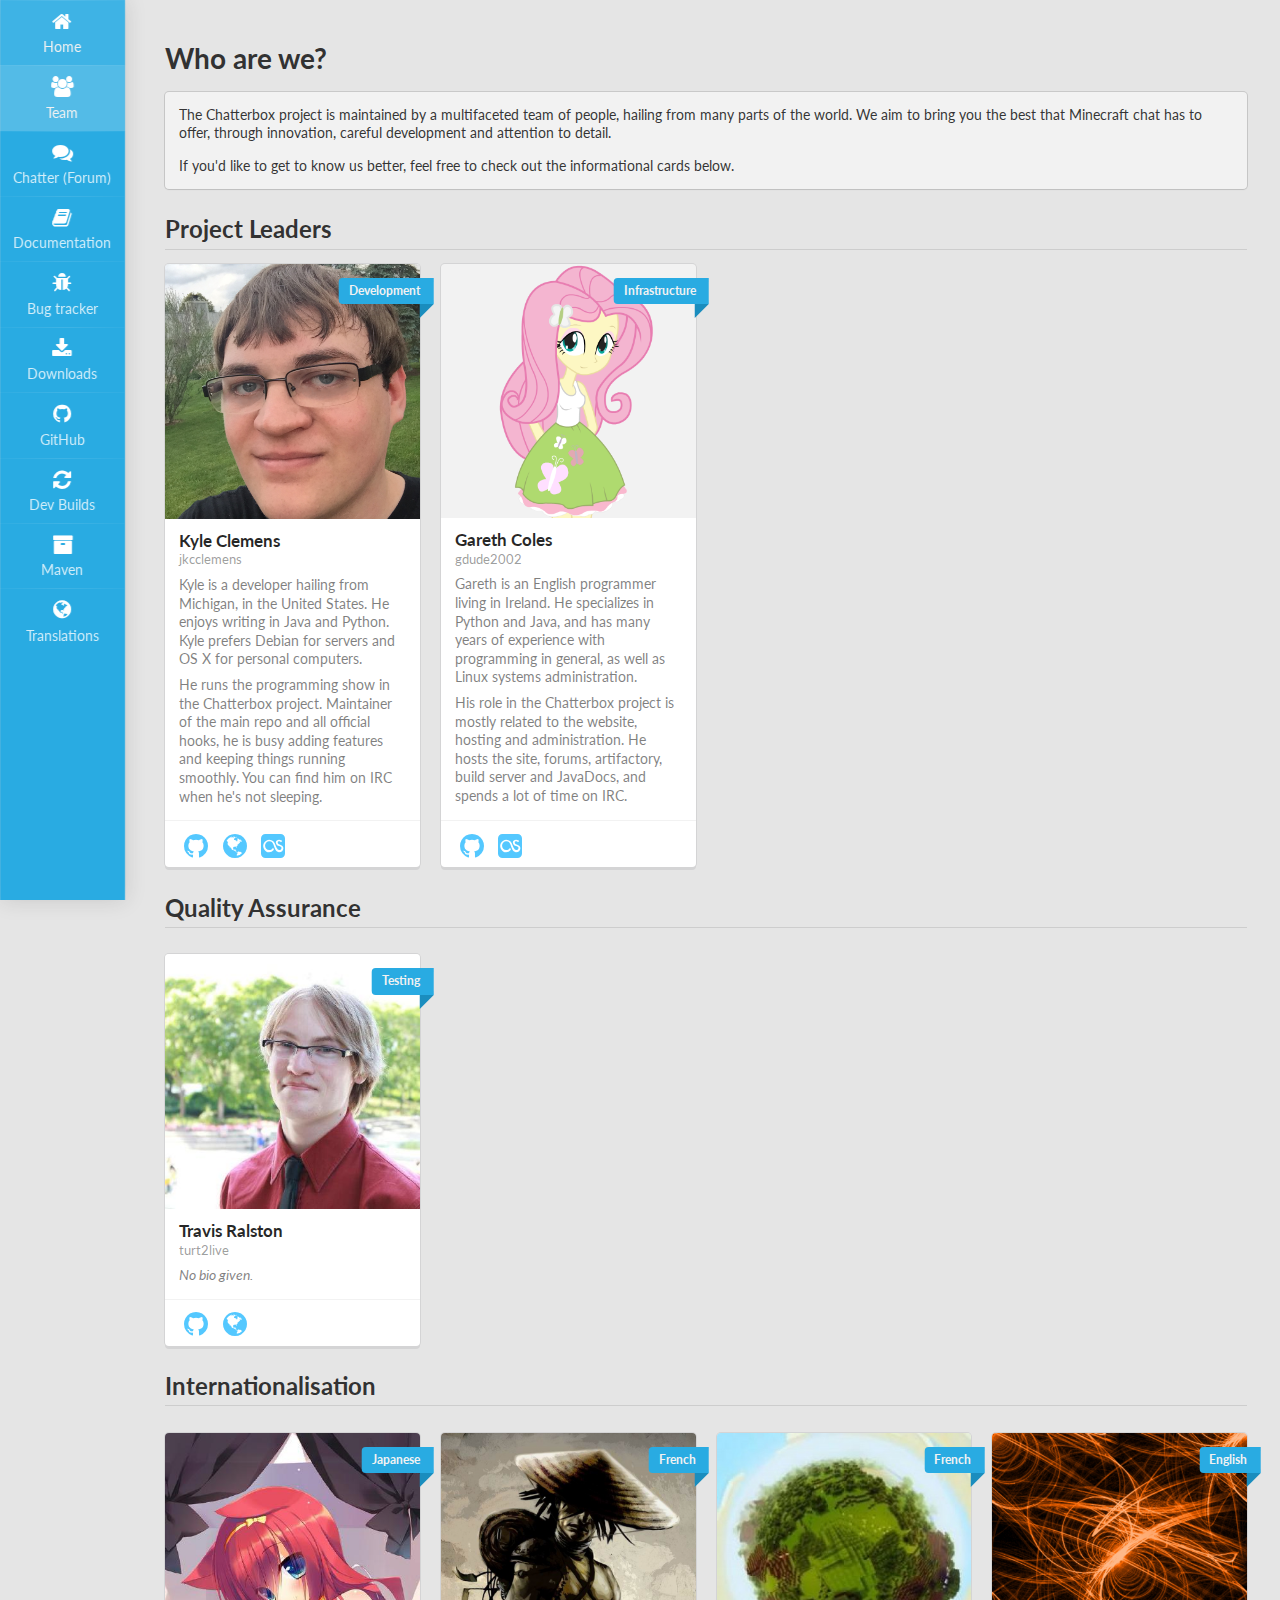
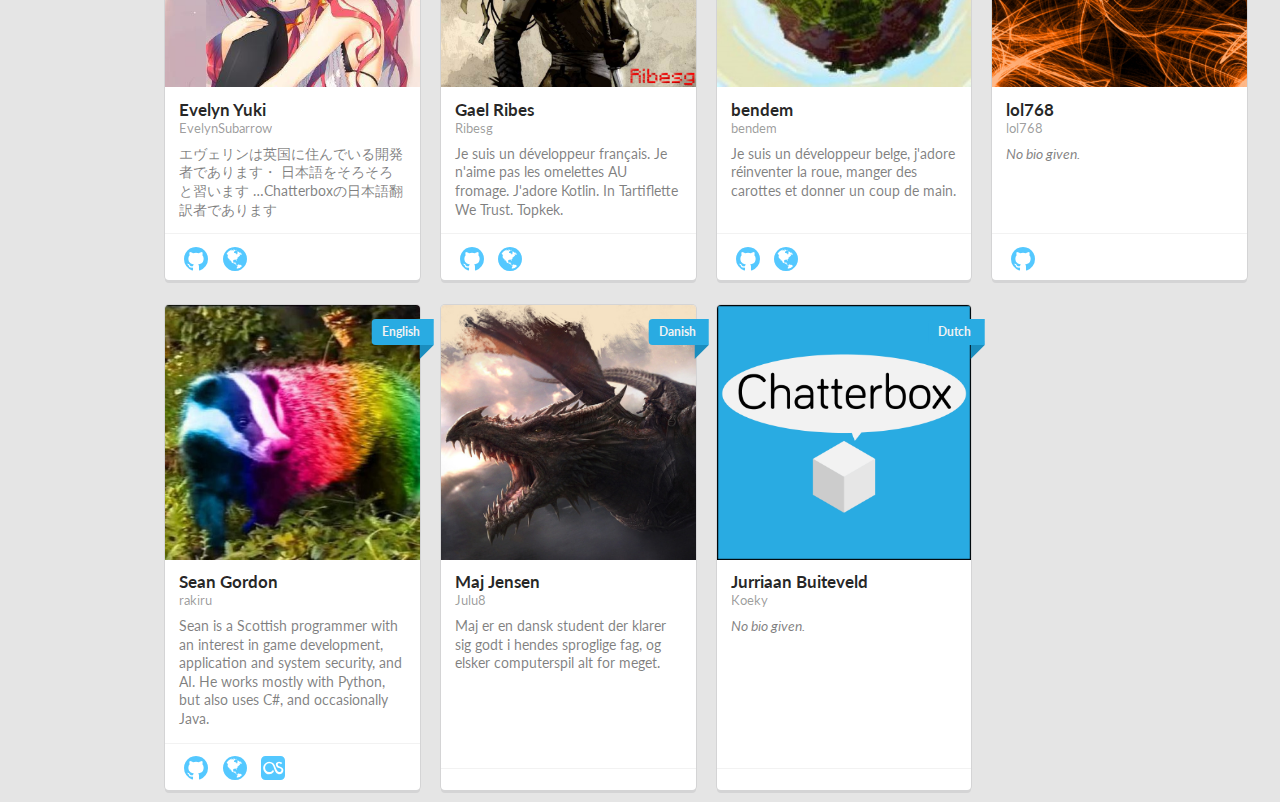
==== team/index.html @ 713231be "Roight" ====
<!DOCTYPE html>
<html>
<head>
    <title>Chatterbox: Minecraft chat that works for you</title>
    <meta charset="utf-8">
    <meta name="viewport" content="width=device-width, initial-scale=1, maximum-scale=1">

    <link rel="stylesheet" href="/semantic.min.css">

    <style>
        i.icon {
            margin: 0 !important;
        }

        .wrapper {
            padding-top: 45px;
            margin-right: 33px;
            margin-left: 165px;
            margin-bottom: 25px;
        }

        #button {
            display: none !important;
        }

        body.pushable {
            background: #e5e5e5 !important;
        }

        .pushable>.pusher {
            position: fixed !important;
        }

        #close-item {
            display: none;
        }

        @media (max-width: 1024px) {
            #button {
                display: inline-block !important;
            }

            .wrapper {
                padding-top: 10px;
                margin-left: 15px !important;
                margin-right: 15px !important;
                margin-bottom: 15px !important;
            }

            #close-item {
                display: block;
            }
        }

        #button {
            z-index: 0;
        }

        .ui.cards>.card {
            margin-right: 1em;
        }

        .content {
            max-width: 1920px !important;
        }
    </style>
</head>
<body class="pushable">

<div class="ui modal" id="download-modal">
    <i class="close icon"></i>
    <div class="header">
        No stable downloads available
    </div>
    <div class="content">
        <div class="description">
            <p> Chatterbox is in the early testing phase right now. We welcome all testers, but please note that the plugin
                does not yet have a stable release.
            </p>

            <p>
                The best way for you to help us is to test one of the development builds, and report any issues you have
                to the <a href="https://github.com/Chatterbox/Chatterbox/issues">issue tracker on GitHub</a>. You can also
                <a href="https://webchat.esper.net/?channels=#chatterbox">join us on IRC</a> to discuss the plugin, or have a
                chat with the team.
            </p>
        </div>
    </div>
</div>

<div class="ui left vertical inverted blue labeled icon pusher sidebar menu" id="sidebar">
    <a class="item" id="close-item">
        Close menu
    </a>
    <a class="item" href="/">
        <i class="home icon"></i>
        Home
    </a>
    <a class="active item" href="/team/">
        <i class="users icon"></i>
        Team
    </a>
    <a class="item" href="https://chatter.chatterbox.works">
        <i class="comments icon"></i>
        Chatter (Forum)
    </a>
    <a class="item" href="https://github.com/Chatterbox/Chatterbox/wiki">
        <i class="book icon"></i>
        Documentation
    </a>
    <a class="item" href="https://github.com/Chatterbox/Chatterbox/issues">
        <i class="bug icon"></i>
        Bug tracker
    </a>
    <a class="item" href="#" data-position="right" id="downloads-item">
        <i class="download icon"></i>
        Downloads
    </a>
    <a class="item" href="https://github.com/Chatterbox">
        <i class="github icon"></i>
        GitHub
    </a>
    <a class="item" href="http://bamboo.gserv.me/browse/CHAT-PLUG">
        <i class="refresh icon"></i>
        Dev Builds
    </a>
    <a class="item" href="https://af.chatterbox.works/artifactory/chatterbox/">
        <i class="archive icon"></i>
        Maven
    </a>
    <a class="item" href="https://translate.chatterbox.works/">
        <i class="world icon"></i>
        Translations
    </a>
</div>

<button class="ui right attached blue button" id="button">
    <i class="content icon"></i>
    Menu
</button>

<div class="ui content wrapper">
    <h1 class="ui header">Who are we?</h1>

    <div class="ui segment">
        <p> The Chatterbox project is maintained by a multifaceted team of people, hailing from many parts of the world.
            We aim to bring you the best that Minecraft chat has to offer, through innovation, careful development and
            attention to detail.
        </p>
        <p>
            If you'd like to get to know us better, feel free to check out the informational cards below.
        </p>
    </div>

    <h2 class="ui dividing header">Project Leaders</h2>

    <div class="ui four cards">
        <div class="card">
            <div class="ui fluid image">
                <a class="ui blue right ribbon label">Development</a>
                <img src="/images/avatars/jkcclemens.png">
            </div>
            <div class="content">
                <div class="header">Kyle Clemens</div>
                <div class="meta">
                    jkcclemens
                </div>
                <div class="description">
                    <p> Kyle is a developer hailing from Michigan, in the United States. He enjoys writing in Java
                        and Python. Kyle prefers Debian for servers and OS X for personal computers.
                    </p>
                    <p> He runs the programming show in the Chatterbox project. Maintainer of the main repo and all
                        official hooks, he is busy adding features and keeping things running smoothly. You can find
                        him on IRC when he's not sleeping.
                    </p>
                </div>
            </div>
            <div class="extra content">
                <span>
                    <a href="https://github.com/jkcclemens" title="GitHub">
                        <i class="big inverted blue github icon"></i>
                    </a>
                    <a href="https://kyleclemens.com/" title="Personal site">
                        <i class="big inverted blue world icon"></i>
                    </a>
                    <a href="http://www.last.fm/user/jkcclemens">
                        <i class="big inverted blue lastfm square icon" title="Last.FM"></i>
                    </a>
                </span>
            </div>
        </div>

        <div class="card">
            <div class="ui fluid image">
                <a class="ui blue right ribbon label">Infrastructure</a>
                <img src="/images/avatars/gdude2002.png">
            </div>
            <div class="content">
                <div class="header">Gareth Coles</div>
                <div class="meta">
                    gdude2002
                </div>
                <div class="description">
                    <p> Gareth is an English programmer living in Ireland. He specializes in Python and Java,
                        and has many years of experience with programming in general, as well as Linux systems
                        administration.
                    </p>
                    <p> His role in the Chatterbox project is mostly related to the website, hosting and administration.
                        He hosts the site, forums, artifactory, build server and JavaDocs, and spends a lot of time on
                        IRC.
                    </p>
                </div>
            </div>
            <div class="extra content">
                <span>
                    <a href="https://github.com/gdude2002">
                        <i class="big inverted blue github icon" title="GitHub"></i>
                    </a>
                    <a href="http://www.last.fm/user/gdude2002">
                        <i class="big inverted blue lastfm square icon" title="Last.FM"></i>
                    </a>
                </span>
            </div>
        </div>
    </div>

    <h2 class="ui dividing header">Quality Assurance</h2>

    <div class="ui four cards">
        <div class="card">
            <div class="ui fluid image">
                <a class="ui blue right ribbon label">Testing</a>
                <img src="/images/avatars/turt2live.png">
            </div>
            <div class="content">
                <div class="header">Travis Ralston</div>
                <div class="meta">
                    turt2live
                </div>
                <div class="description">
                    <p> <em>No bio given.</em>
                    </p>
                </div>
            </div>
            <div class="extra content">
                <span>
                    <a href="https://github.com/turt2live" title="GitHub">
                        <i class="big inverted blue github icon"></i>
                    </a>
                    <a href="http://travisralston.me/" title="Personal site">
                        <i class="big inverted blue world icon"></i>
                    </a>
                </span>
            </div>
        </div>
    </div>

    <h2 class="ui dividing header">Internationalisation</h2>

    <div class="ui four cards">
        <div class="card">
            <div class="ui fluid image">
                <a class="ui blue right ribbon label">Japanese</a>
                <img src="/images/avatars/evelynsubarrow.png">
            </div>
            <div class="content">
                <div class="header">Evelyn Yuki</div>
                <div class="meta">
                    EvelynSubarrow
                </div>
                <div class="description">
                    <p> エヴェリンは英国に住んでいる開発者であります・
                        日本語をそろそろと習います
                        …Chatterboxの日本語翻訳者であります
                    </p>
                </div>
            </div>
            <div class="extra content">
                <span>
                    <a href="https://github.com/evelynsubarrow" title="GitHub">
                        <i class="big inverted blue github icon"></i>
                    </a>
                    <a href="http://evelyn.moe/" title="Personal site">
                        <i class="big inverted blue world icon"></i>
                    </a>
                    <!--<a href="http://www.last.fm/user/jkcclemens">-->
                        <!--<i class="big inverted blue lastfm square icon" title="Last.FM"></i>-->
                    <!--</a>-->
                </span>
            </div>
        </div>

        <div class="card">
            <div class="ui fluid image">
                <a class="ui blue right ribbon label">French</a>
                <img src="/images/avatars/Ribesg.png">
            </div>
            <div class="content">
                <div class="header">Gael Ribes</div>
                <div class="meta">
                    Ribesg
                </div>
                <div class="description">
                    <p> Je suis un développeur français. Je n'aime pas les omelettes AU fromage. J'adore Kotlin. In Tartiflette We Trust. Topkek.
                    </p>
                </div>
            </div>
            <div class="extra content">
                <span>
                    <a href="https://github.com/Ribesg" title="GitHub">
                        <i class="big inverted blue github icon"></i>
                    </a>
                    <a href="https://ribesg.fr/" title="Personal site">
                        <i class="big inverted blue world icon"></i>
                    </a>
                </span>
            </div>
        </div>

        <div class="card">
            <div class="ui fluid image">
                <a class="ui blue right ribbon label">French</a>
                <img src="/images/avatars/bendem.png">
            </div>
            <div class="content">
                <div class="header">bendem</div>
                <div class="meta">
                    bendem
                </div>
                <div class="description">
                    <p> Je suis un développeur belge, j'adore r&#xE9;inventer la roue, manger des carottes et donner un coup de main.
                    </p>
                </div>
            </div>
            <div class="extra content">
                <span>
                    <a href="https://github.com/bendem" title="GitHub">
                        <i class="big inverted blue github icon"></i>
                    </a>
                    <a href="https://bendem.be/" title="Personal site">
                        <i class="big inverted blue world icon"></i>
                    </a>
                </span>
            </div>
        </div>

        <div class="card">
            <div class="ui fluid image">
                <a class="ui blue right ribbon label">English</a>
                <img src="/images/avatars/lol768.png">
            </div>
            <div class="content">
                <div class="header">lol768</div>
                <div class="meta">
                    lol768
                </div>
                <div class="description">
                    <p> <em>No bio given.</em>
                    </p>
                </div>
            </div>
            <div class="extra content">
                <span>
                    <a href="https://github.com/lol768" title="GitHub">
                        <i class="big inverted blue github icon"></i>
                    </a>
                </span>
            </div>
        </div>
    </div>

    <div class="ui four cards">
        <div class="card">
            <div class="ui fluid image">
                <a class="ui blue right ribbon label">English</a>
                <img src="/images/avatars/rakiru.png">
            </div>
            <div class="content">
                <div class="header">Sean Gordon</div>
                <div class="meta">
                    rakiru
                </div>
                <div class="description">
                    <p> Sean is a Scottish programmer with an interest in game development, application and system
                        security, and AI. He works mostly with Python, but also uses C#, and occasionally Java.
                    </p>
                </div>
            </div>
            <div class="extra content">
                <span>
                    <a href="https://github.com/rakiru" title="GitHub">
                        <i class="big inverted blue github icon"></i>
                    </a>
                    <a href="http://rakiru.com/" title="Personal site">
                        <i class="big inverted blue world icon"></i>
                    </a>
                    <a href="http://www.last.fm/user/rabbitkillrun">
                        <i class="big inverted blue lastfm square icon" title="Last.FM"></i>
                    </a>
                </span>
            </div>
        </div>

        <div class="card">
            <div class="ui fluid image">
                <a class="ui blue right ribbon label">Danish</a>
                <img src="/images/avatars/julu.png">
            </div>
            <div class="content">
                <div class="header">Maj Jensen</div>
                <div class="meta">
                    Julu8
                </div>
                <div class="description">
                    <p> Maj er en dansk student der klarer sig godt i hendes sproglige fag, og elsker computerspil
                        alt for meget.
                    </p>
                </div>
            </div>
            <div class="extra content">
                <span>

                </span>
            </div>
        </div>

        <div class="card">
            <div class="ui fluid image">
                <a class="ui blue right ribbon label">Dutch</a>
                <img src="/images/logo-big.png">
            </div>
            <div class="content">
                <div class="header">Jurriaan Buiteveld</div>
                <div class="meta">
                    Koeky
                </div>
                <div class="description">
                    <p> <em>No bio given.</em>
                    </p>
                </div>
            </div>
            <div class="extra content">
                <span>

                </span>
            </div>
        </div>
    </div>
</div>

<script src="/jquery.min.js"></script>
<script src="/semantic.min.js"></script>
<script>
    (function() {
        'use strict';

        var closed = false;
        var threshold = 1024;
        var $sidebar = $('#sidebar');
        var $window = $(window);

        function handleSizeChange() {
            if (!closed && $window.width() <= threshold) {
                $sidebar
                        .sidebar('setting', 'closable', true)
                        .sidebar('hide');
                closed = true;

            } else if (closed && $window.width() > threshold) {
                $sidebar
                        .sidebar('setting', 'closable', false)
                        .sidebar('show');
                closed = false;
            }
        }

        $sidebar
                .sidebar('setting', 'transition', 'overlay')
                .sidebar('attach events', '#button')
                .sidebar('attach events', '#close-item', 'hide');

        if ($window.width() <= threshold) {
            $sidebar.sidebar('setting', 'closable', true);
            closed = true;
        } else {
            $sidebar.sidebar('setting', 'duration', 0);
            $sidebar.addClass("visible");
            $sidebar.sidebar('setting', 'duration', 500);
            $sidebar.sidebar('setting', 'closable', false);
            closed = false;
        }

        $window.resize(handleSizeChange);
        $window.focus(handleSizeChange);

        $("#download-modal")
            .modal({closable: true})
            .modal("attach events", "#downloads-item", "show");
    })();
</script>

</body>
</html>
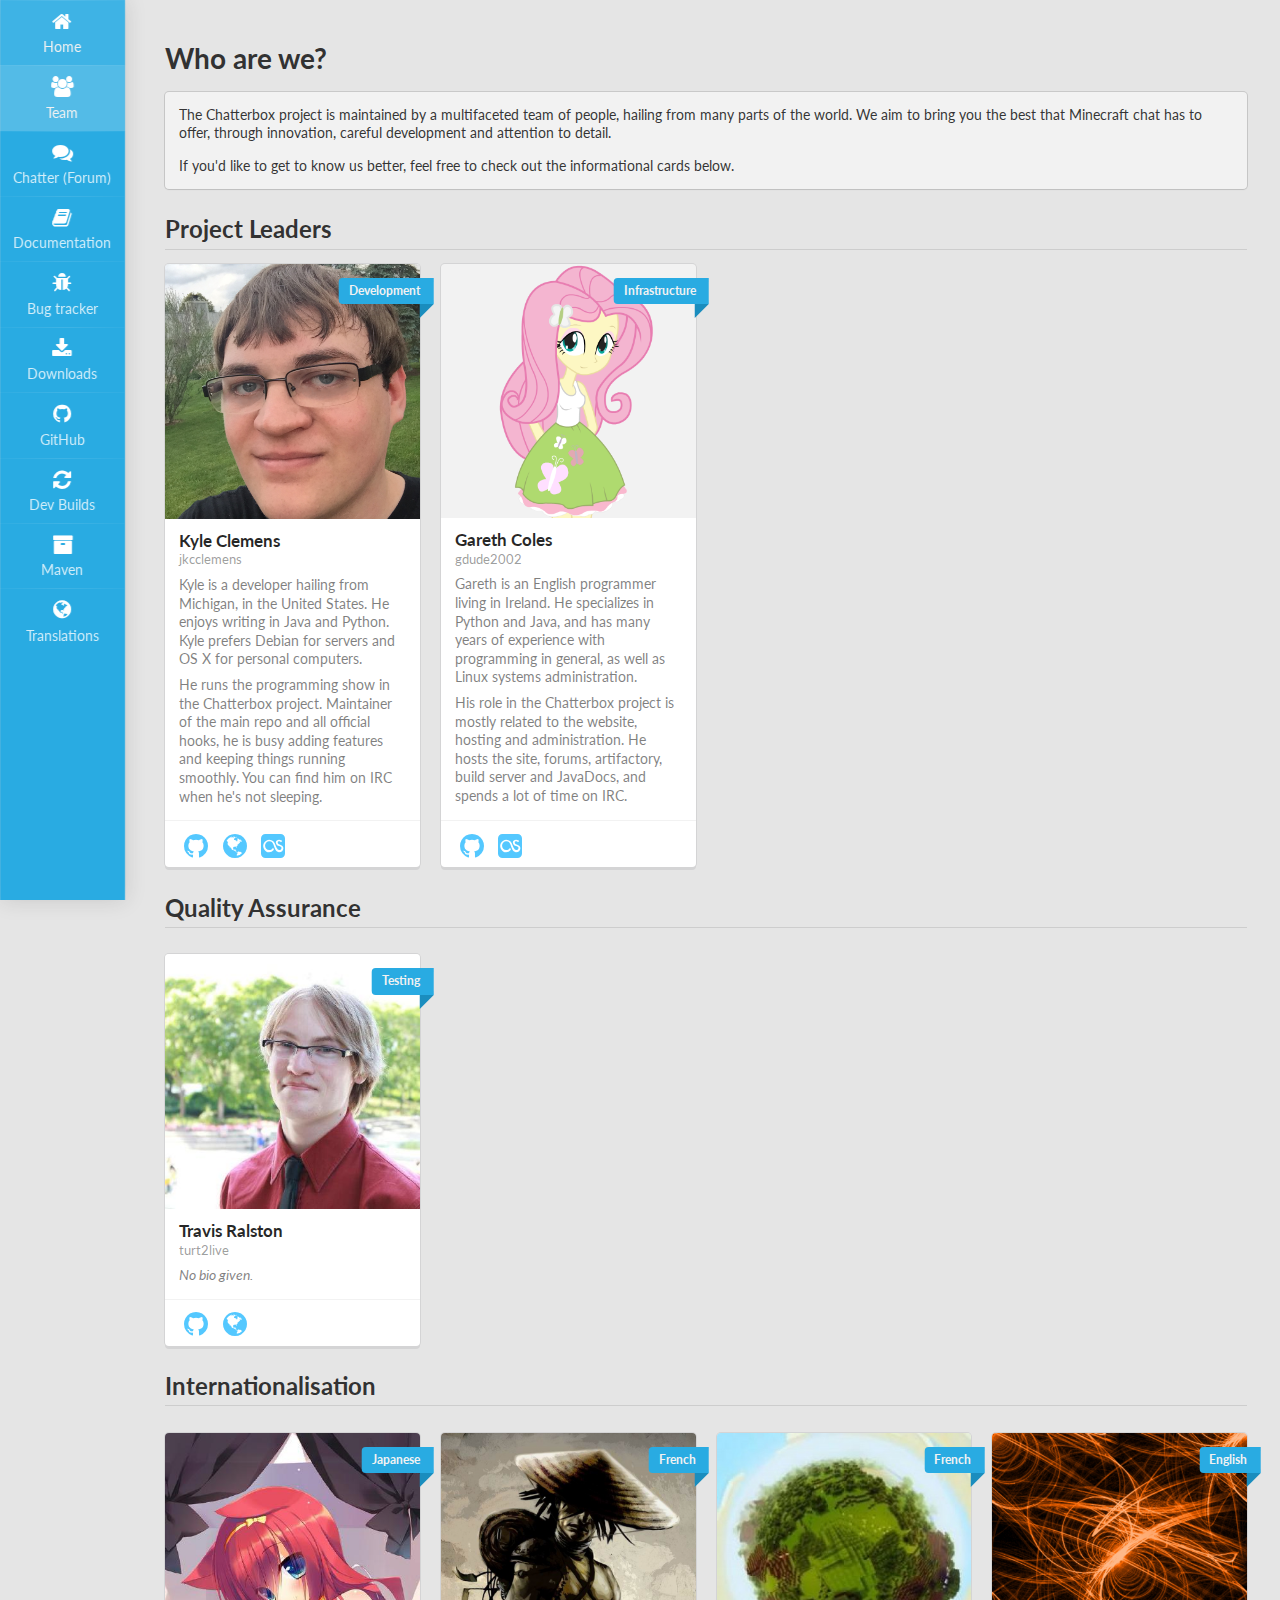
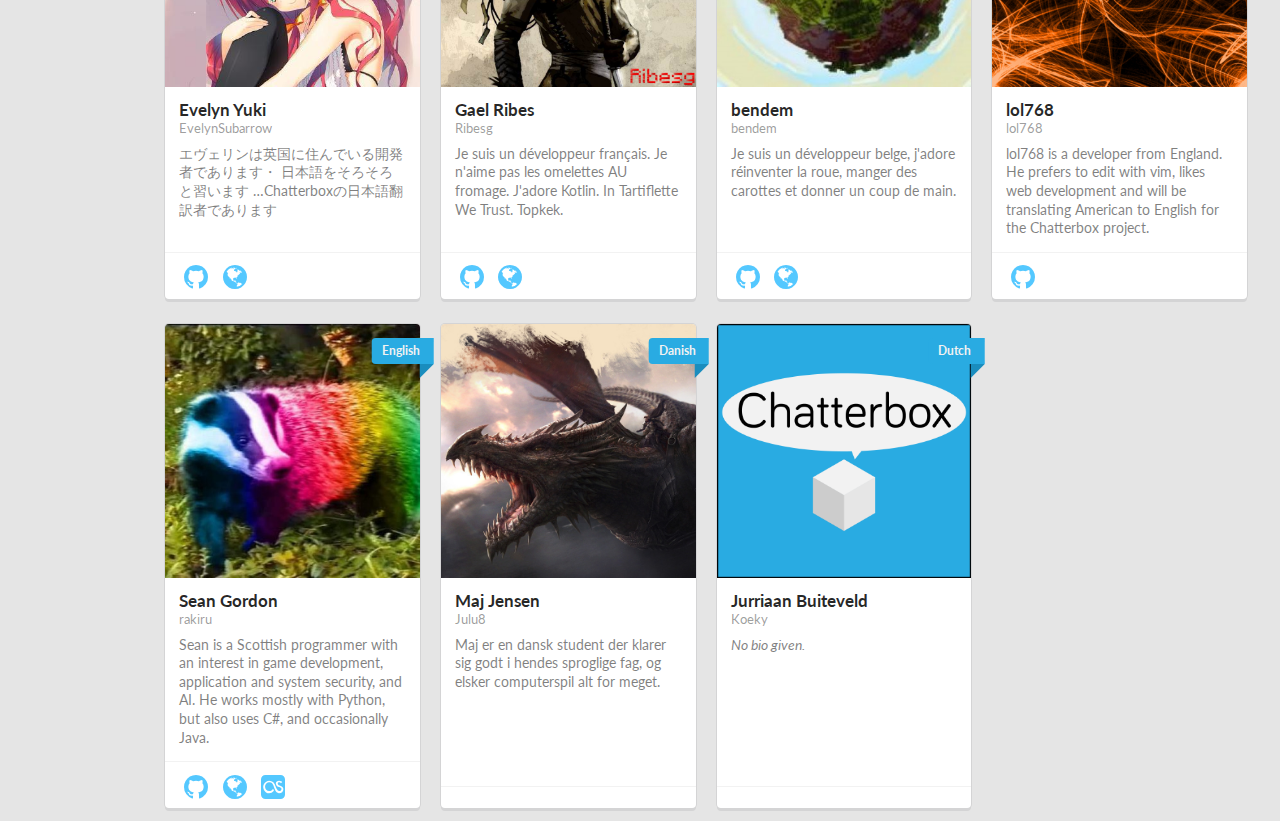
==== commit 180d2a11: "[Team] lol768" ====
--- a/team/index.html
+++ b/team/index.html
@@ -260,7 +260,7 @@
     <div class="ui four cards">
         <div class="card">
             <div class="ui fluid image">
-                <a class="ui blue right ribbon label">Japanese</a>
+                <a class="ui blue right ribbon label" href="https://translate.chatterbox.works/project/chatterbox/ja">Japanese</a>
                 <img src="/images/avatars/evelynsubarrow.png">
             </div>
             <div class="content">
@@ -292,7 +292,7 @@
 
         <div class="card">
             <div class="ui fluid image">
-                <a class="ui blue right ribbon label">French</a>
+                <a class="ui blue right ribbon label" href="https://translate.chatterbox.works/project/chatterbox/fr">French</a>
                 <img src="/images/avatars/Ribesg.png">
             </div>
             <div class="content">
@@ -319,7 +319,7 @@
 
         <div class="card">
             <div class="ui fluid image">
-                <a class="ui blue right ribbon label">French</a>
+                <a class="ui blue right ribbon label" href="https://translate.chatterbox.works/project/chatterbox/fr">French</a>
                 <img src="/images/avatars/bendem.png">
             </div>
             <div class="content">
@@ -346,7 +346,7 @@
 
         <div class="card">
             <div class="ui fluid image">
-                <a class="ui blue right ribbon label">English</a>
+                <a class="ui blue right ribbon label" href="https://translate.chatterbox.works/project/chatterbox/en-GB">English</a>
                 <img src="/images/avatars/lol768.png">
             </div>
             <div class="content">
@@ -355,7 +355,8 @@
                     lol768
                 </div>
                 <div class="description">
-                    <p> <em>No bio given.</em>
+                    <p> lol768 is a developer from England. He prefers to edit with vim, likes web development and will
+                        be translating American to English for the Chatterbox project.
                     </p>
                 </div>
             </div>
@@ -372,7 +373,7 @@
     <div class="ui four cards">
         <div class="card">
             <div class="ui fluid image">
-                <a class="ui blue right ribbon label">English</a>
+                <a class="ui blue right ribbon label" href="https://translate.chatterbox.works/project/chatterbox/en-GB">English</a>
                 <img src="/images/avatars/rakiru.png">
             </div>
             <div class="content">
@@ -403,7 +404,7 @@
 
         <div class="card">
             <div class="ui fluid image">
-                <a class="ui blue right ribbon label">Danish</a>
+                <a class="ui blue right ribbon label" href="https://translate.chatterbox.works/project/chatterbox/da">Danish</a>
                 <img src="/images/avatars/julu.png">
             </div>
             <div class="content">
@@ -426,7 +427,7 @@
 
         <div class="card">
             <div class="ui fluid image">
-                <a class="ui blue right ribbon label">Dutch</a>
+                <a class="ui blue right ribbon label" href="https://translate.chatterbox.works/project/chatterbox/nl">Dutch</a>
                 <img src="/images/logo-big.png">
             </div>
             <div class="content">
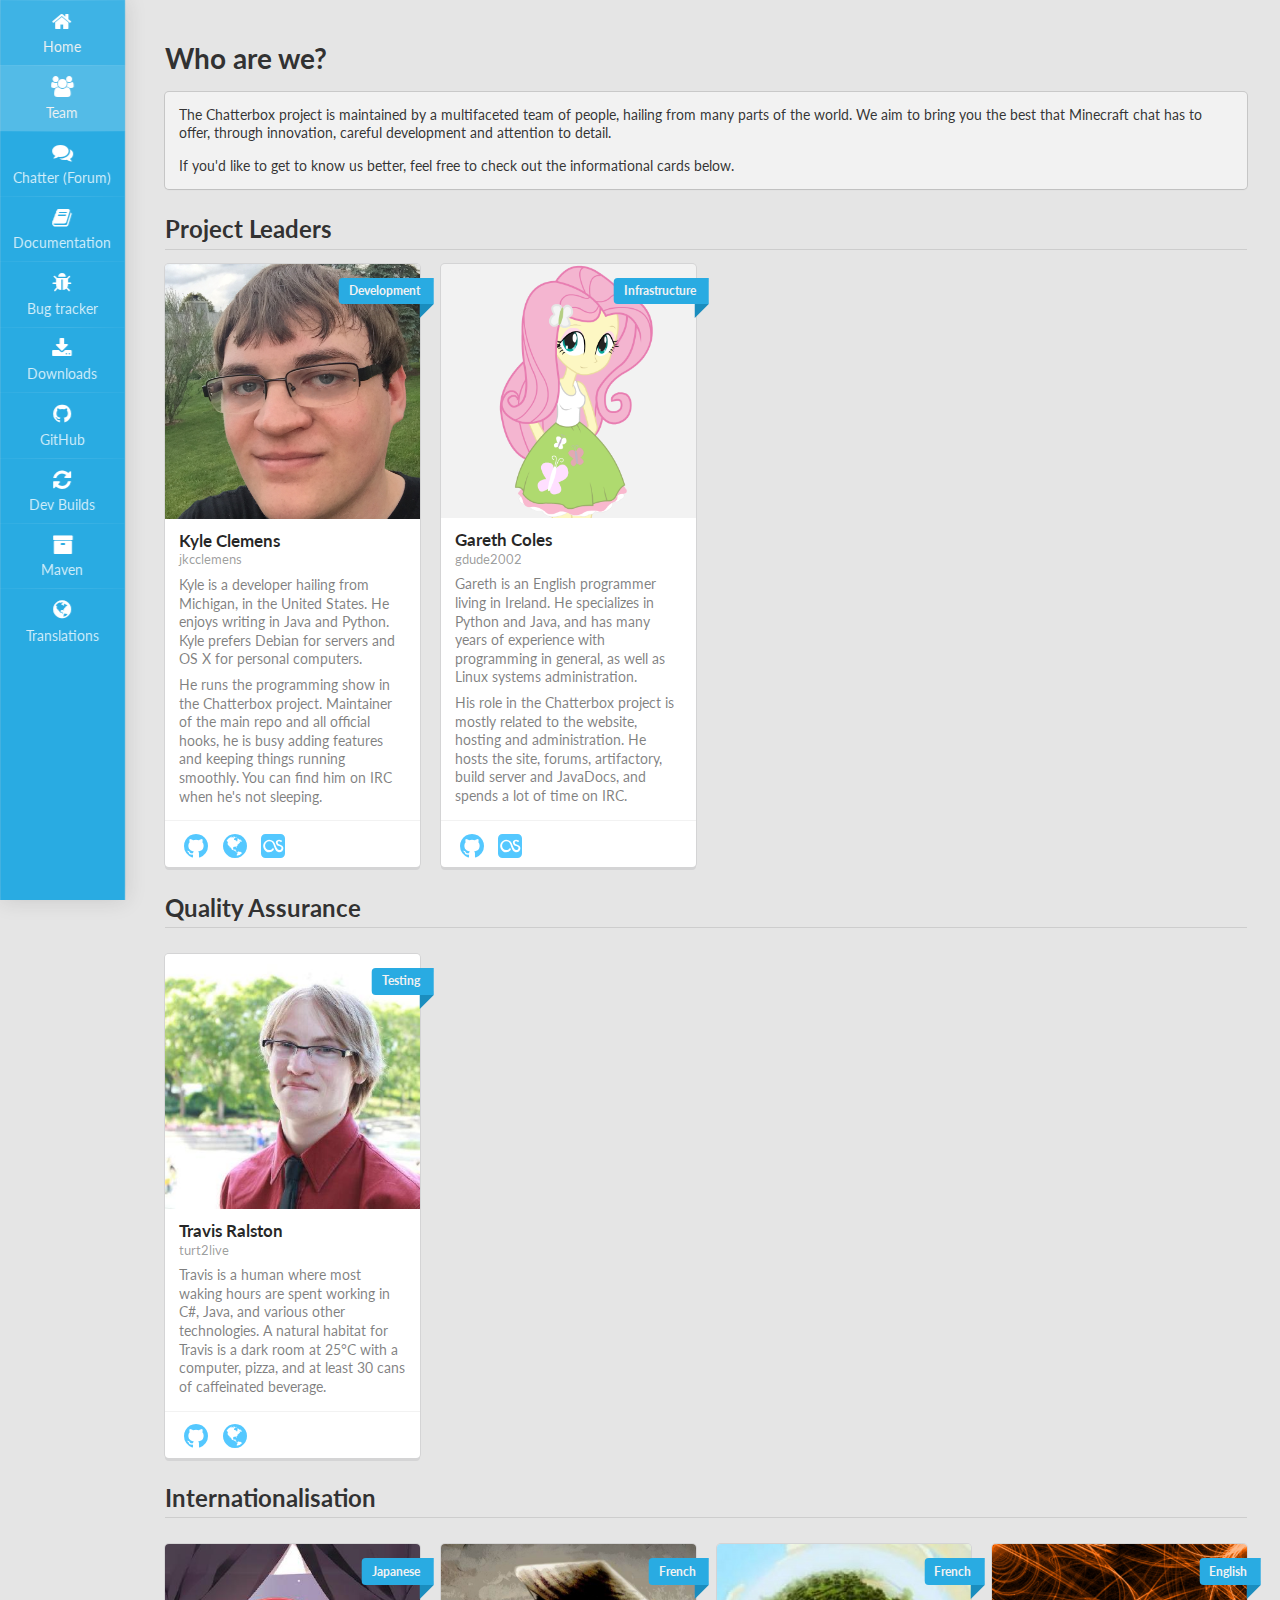
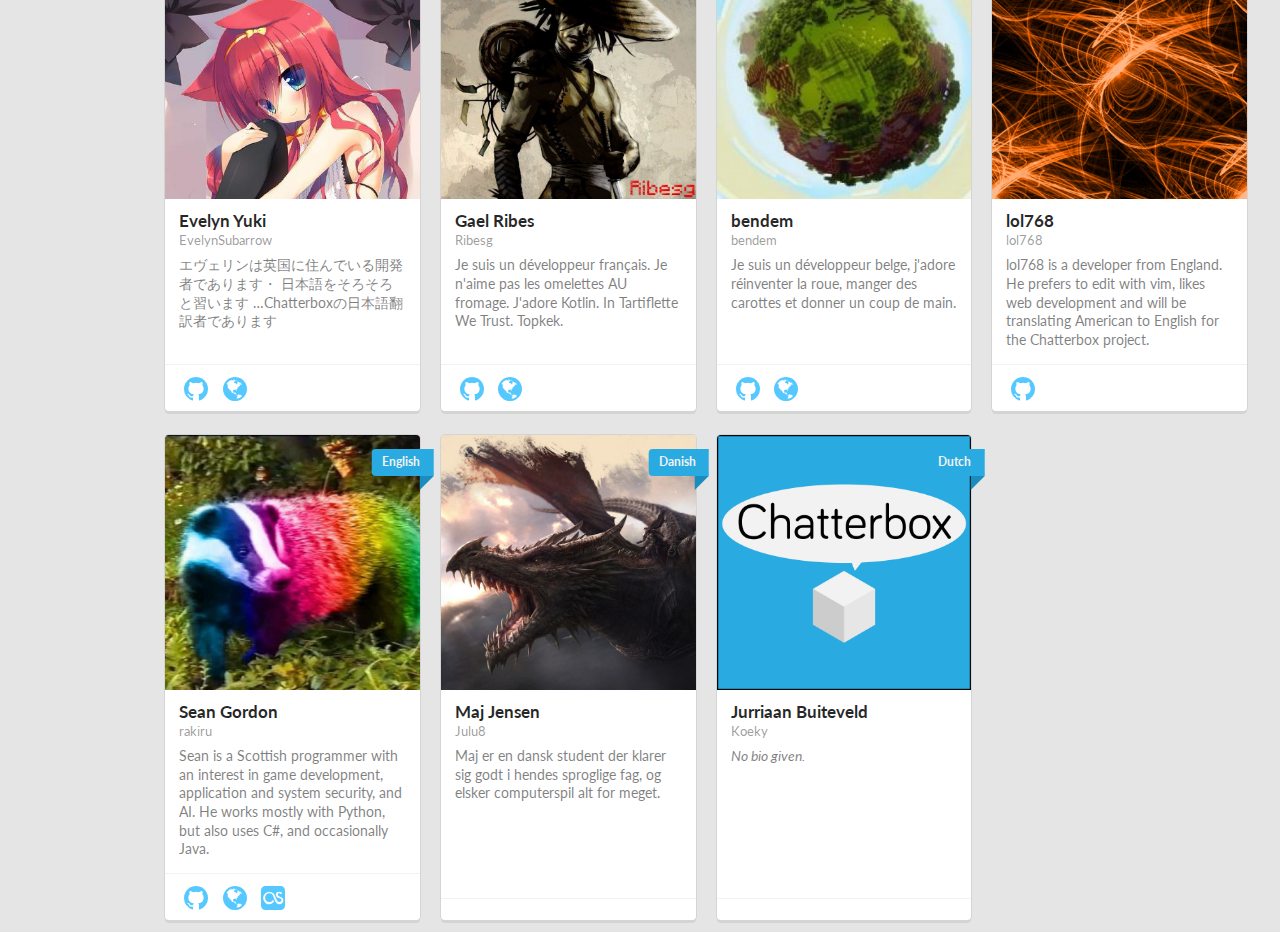
==== commit 52724233: "Added: turt2live. Oh god, did I do it?" ====
--- a/team/index.html
+++ b/team/index.html
@@ -238,7 +238,9 @@
                     turt2live
                 </div>
                 <div class="description">
-                    <p> <em>No bio given.</em>
+                    <p> Travis is a human where most waking hours are spent working in C#, Java, and various other
+                        technologies. A natural habitat for Travis is a dark room at 25°C with a computer, pizza, and
+                        at least 30 cans of caffeinated beverage.
                     </p>
                 </div>
             </div>
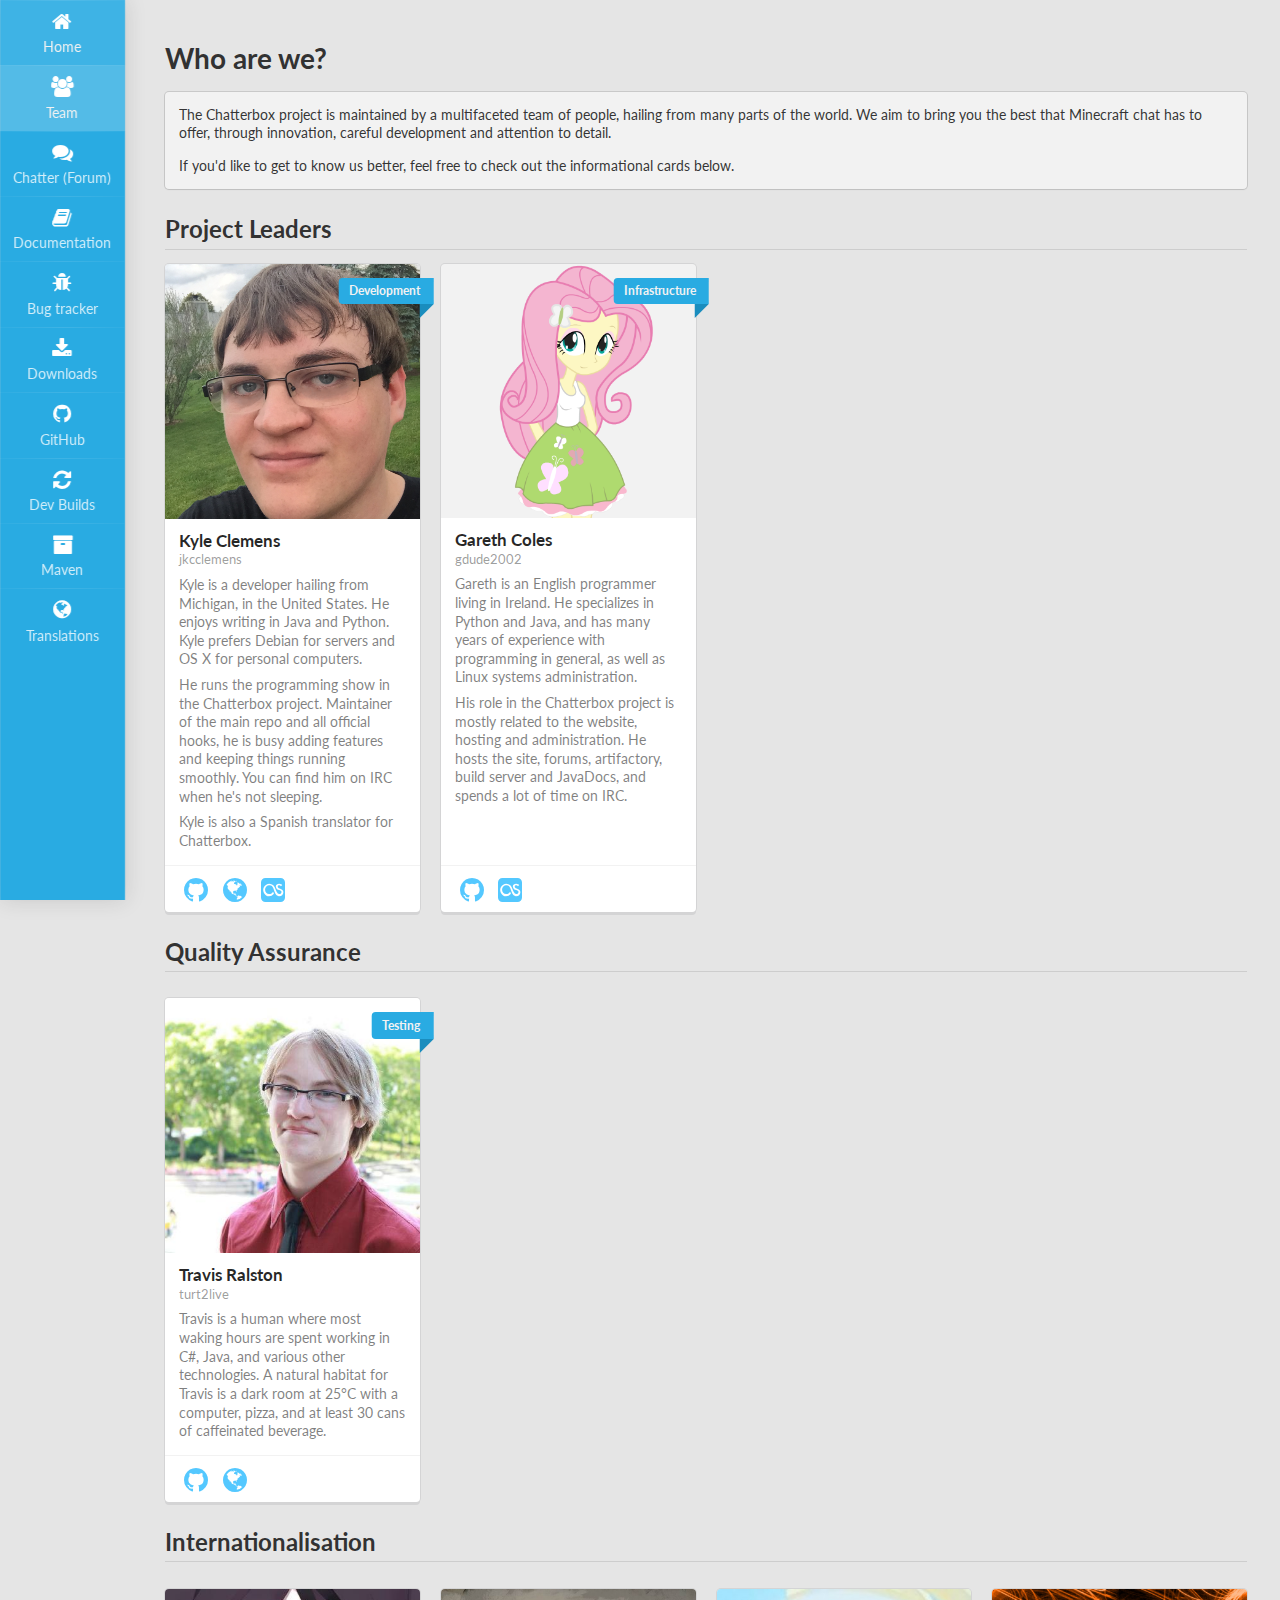
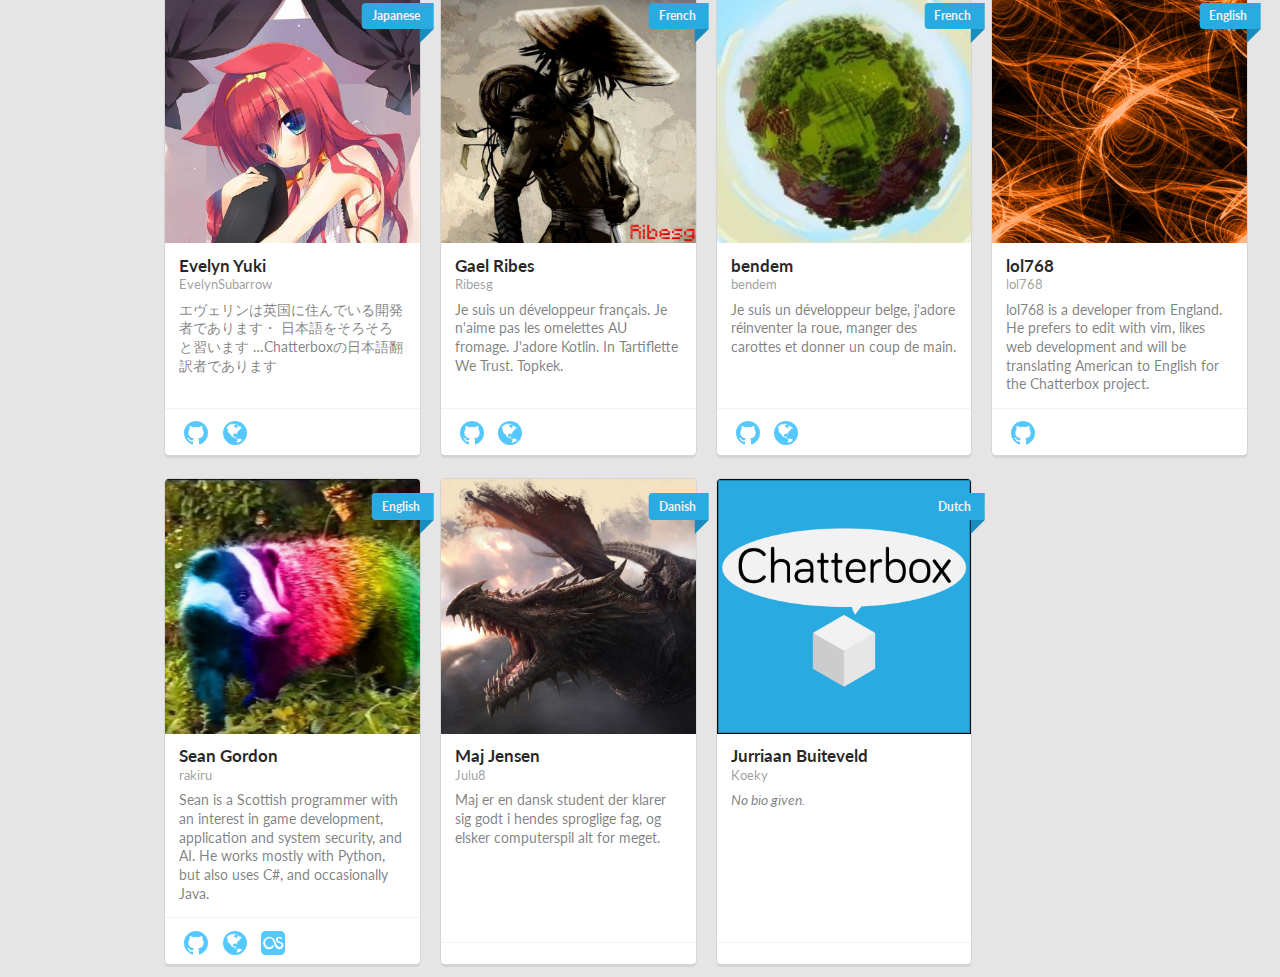
==== commit a8f0d6b0: "Added: I'm a translator, I swear" ====
--- a/team/index.html
+++ b/team/index.html
@@ -172,6 +172,8 @@
                     <p> He runs the programming show in the Chatterbox project. Maintainer of the main repo and all
                         official hooks, he is busy adding features and keeping things running smoothly. You can find
                         him on IRC when he's not sleeping.
+                    </p>
+                    <p> Kyle is also a Spanish translator for Chatterbox.
                     </p>
                 </div>
             </div>
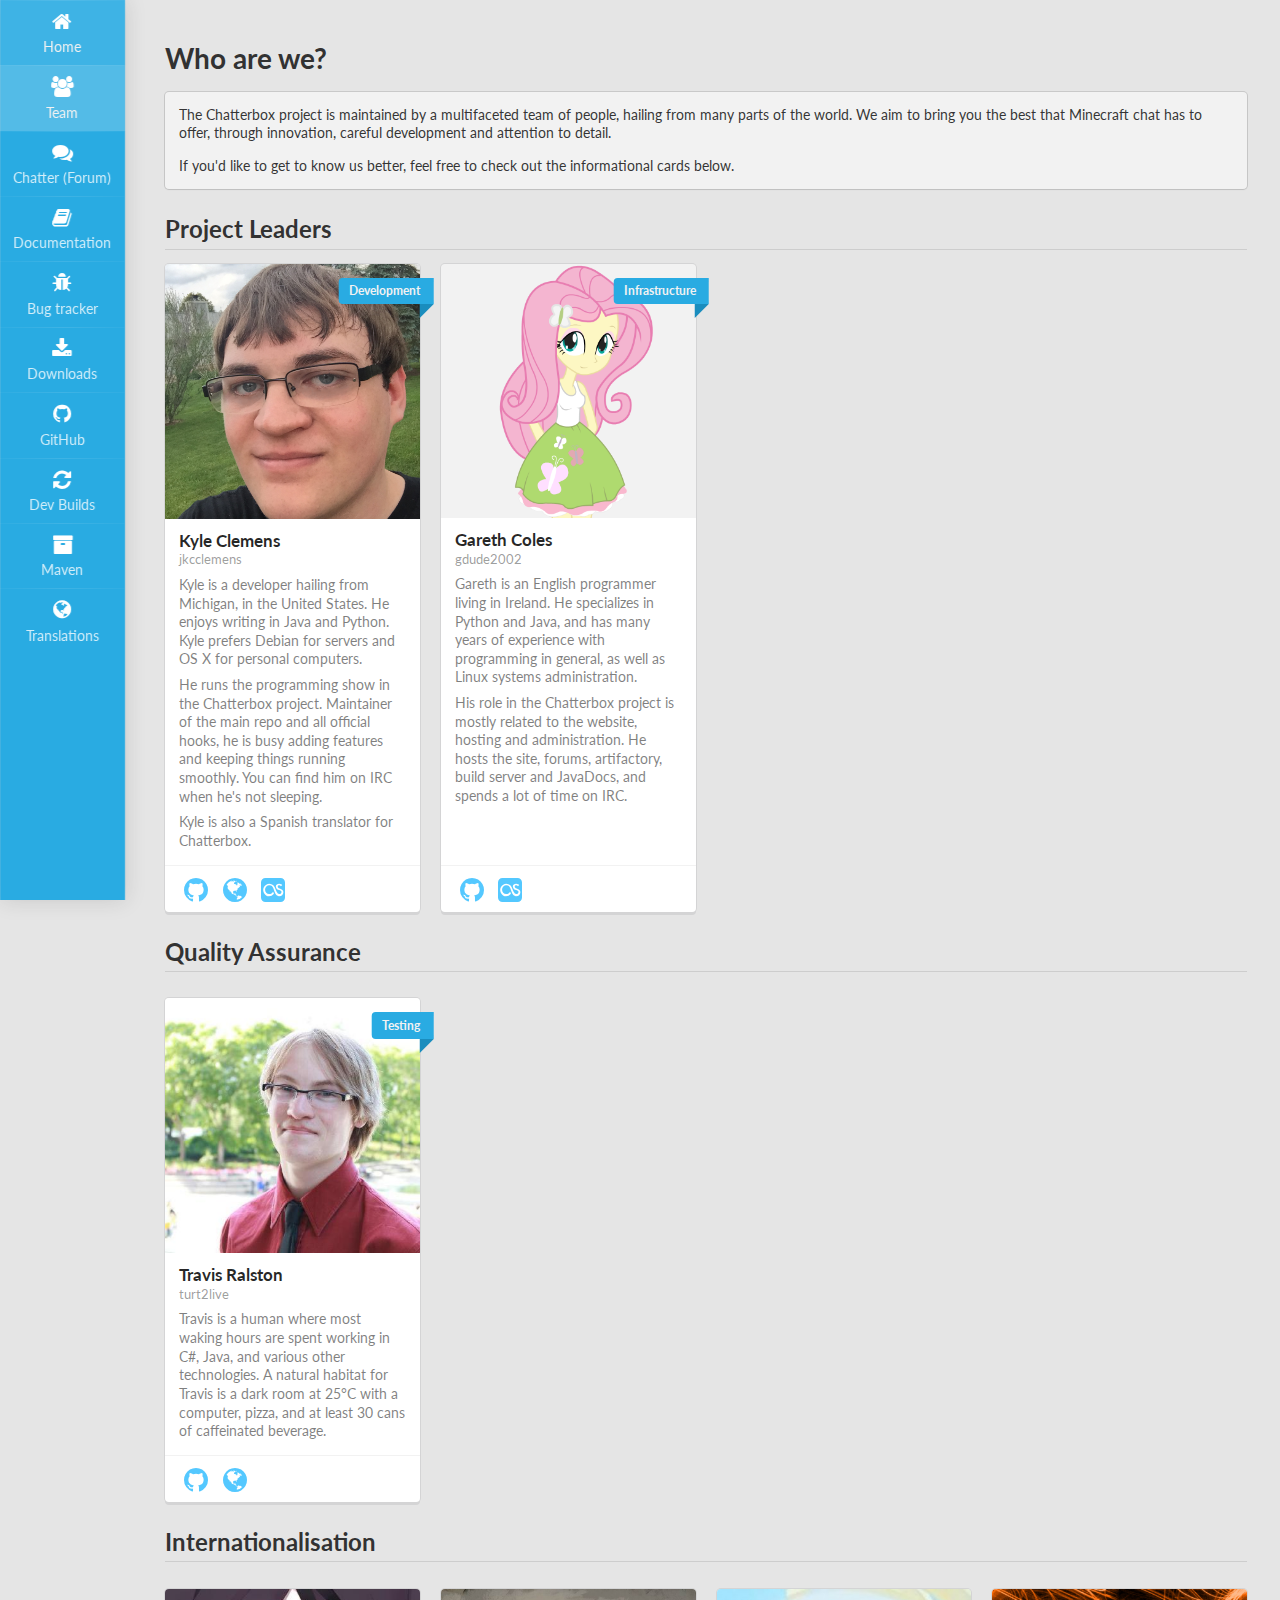
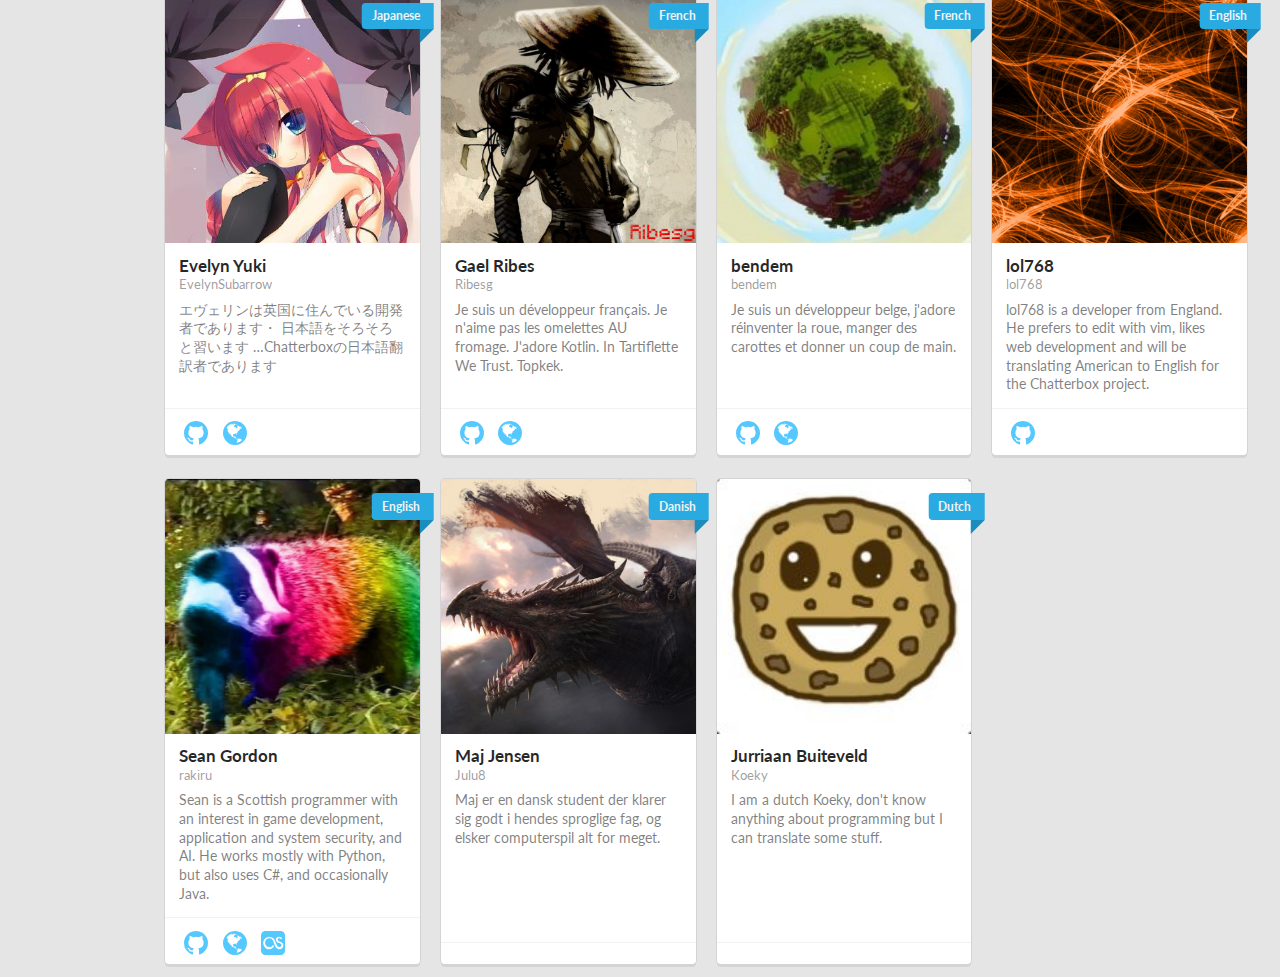
==== commit 5eb5f336: "[Team] Pass the dutch(ie)" ====
--- a/team/index.html
+++ b/team/index.html
@@ -432,7 +432,7 @@
         <div class="card">
             <div class="ui fluid image">
                 <a class="ui blue right ribbon label" href="https://translate.chatterbox.works/project/chatterbox/nl">Dutch</a>
-                <img src="/images/logo-big.png">
+                <img src="/images/avatars/koeky.png">
             </div>
             <div class="content">
                 <div class="header">Jurriaan Buiteveld</div>
@@ -440,7 +440,7 @@
                     Koeky
                 </div>
                 <div class="description">
-                    <p> <em>No bio given.</em>
+                    <p> I am a dutch Koeky, don't know anything about programming but I can translate some stuff.
                     </p>
                 </div>
             </div>
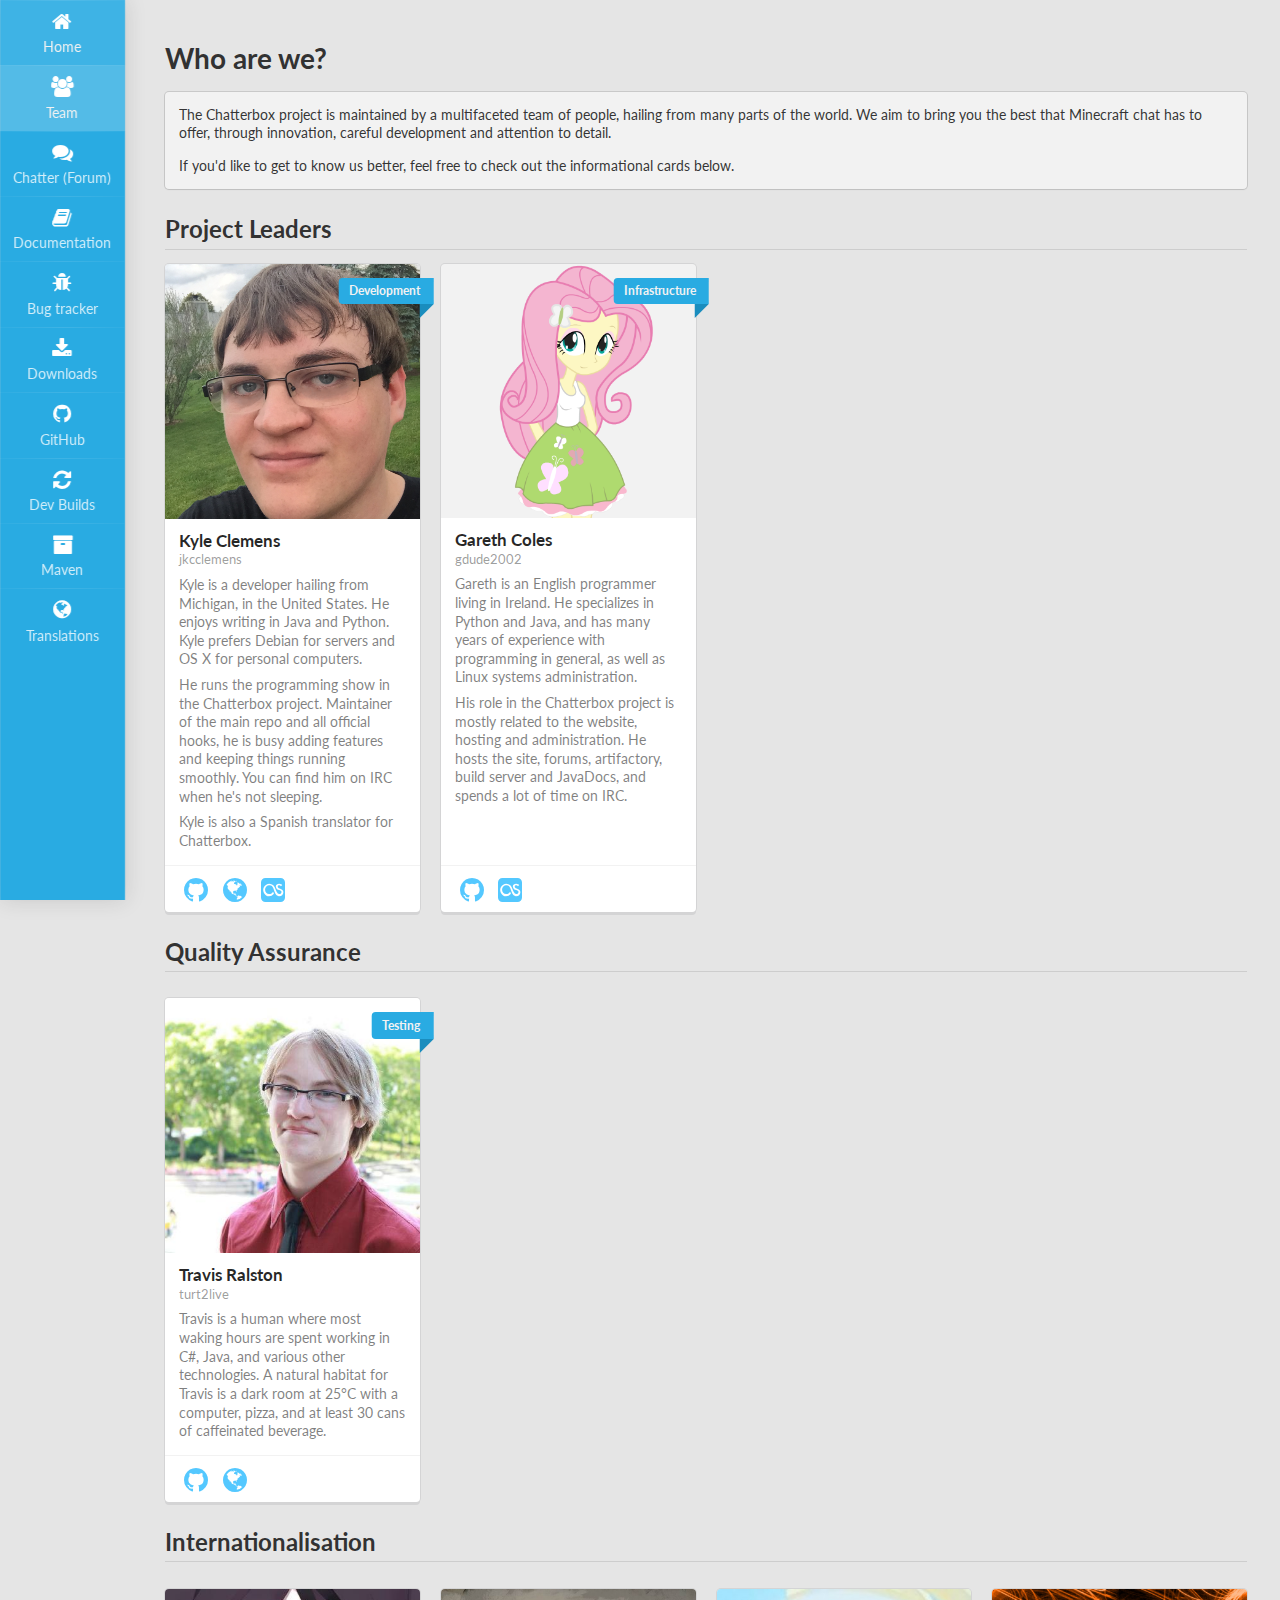
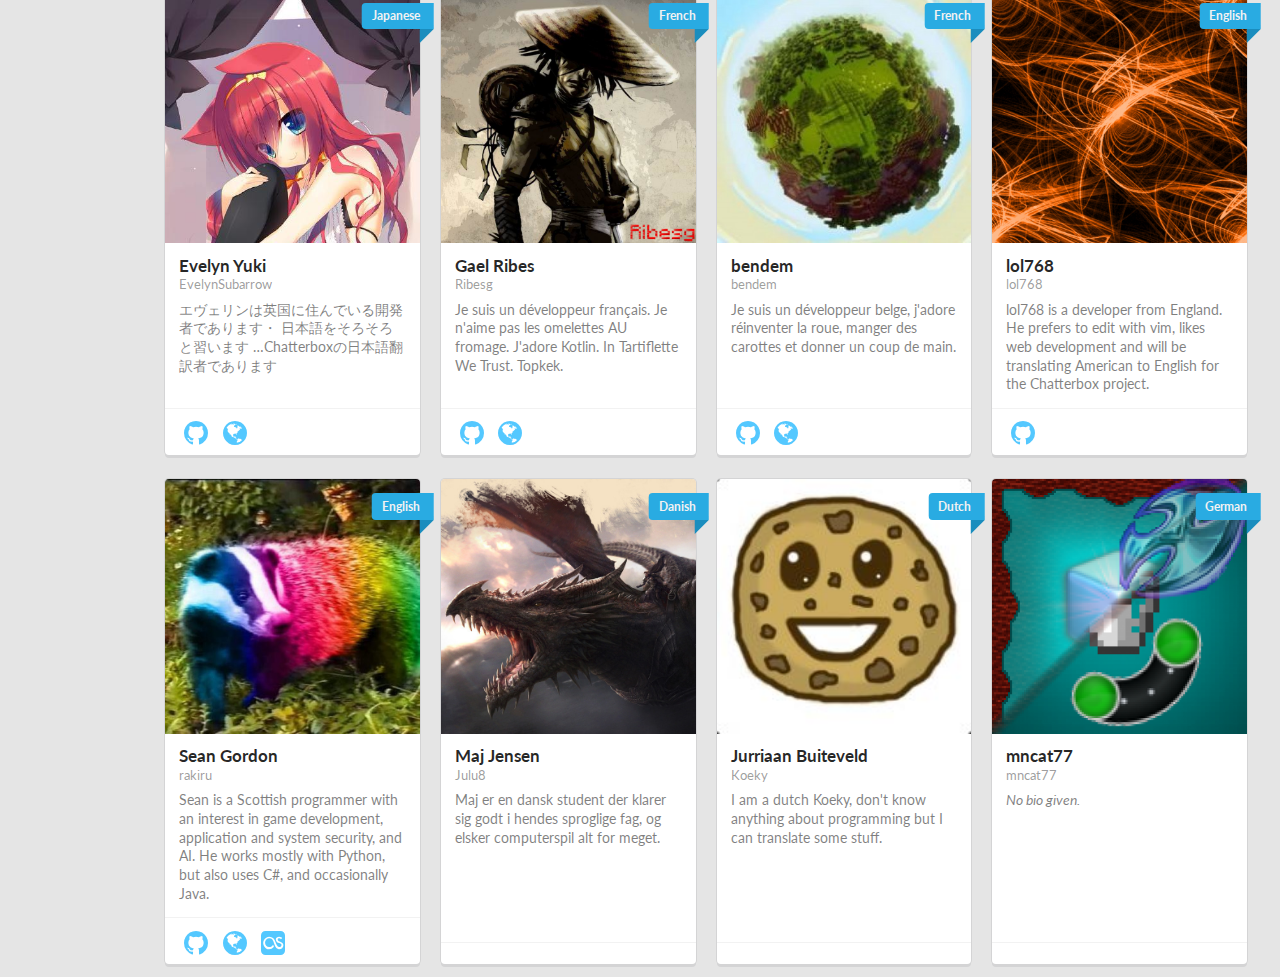
==== commit 28954105: "Added: mncat77" ====
--- a/team/index.html
+++ b/team/index.html
@@ -441,6 +441,28 @@
                 </div>
                 <div class="description">
                     <p> I am a dutch Koeky, don't know anything about programming but I can translate some stuff.
+                    </p>
+                </div>
+            </div>
+            <div class="extra content">
+                <span>
+
+                </span>
+            </div>
+        </div>
+
+        <div class="card">
+            <div class="ui fluid image">
+                <a class="ui blue right ribbon label" href="https://translate.chatterbox.works/project/chatterbox/de">German</a>
+                <img src="/images/avatars/mncat77.png">
+            </div>
+            <div class="content">
+                <div class="header">mncat77</div>
+                <div class="meta">
+                    mncat77
+                </div>
+                <div class="description">
+                    <p> <em>No bio given.</em>
                     </p>
                 </div>
             </div>
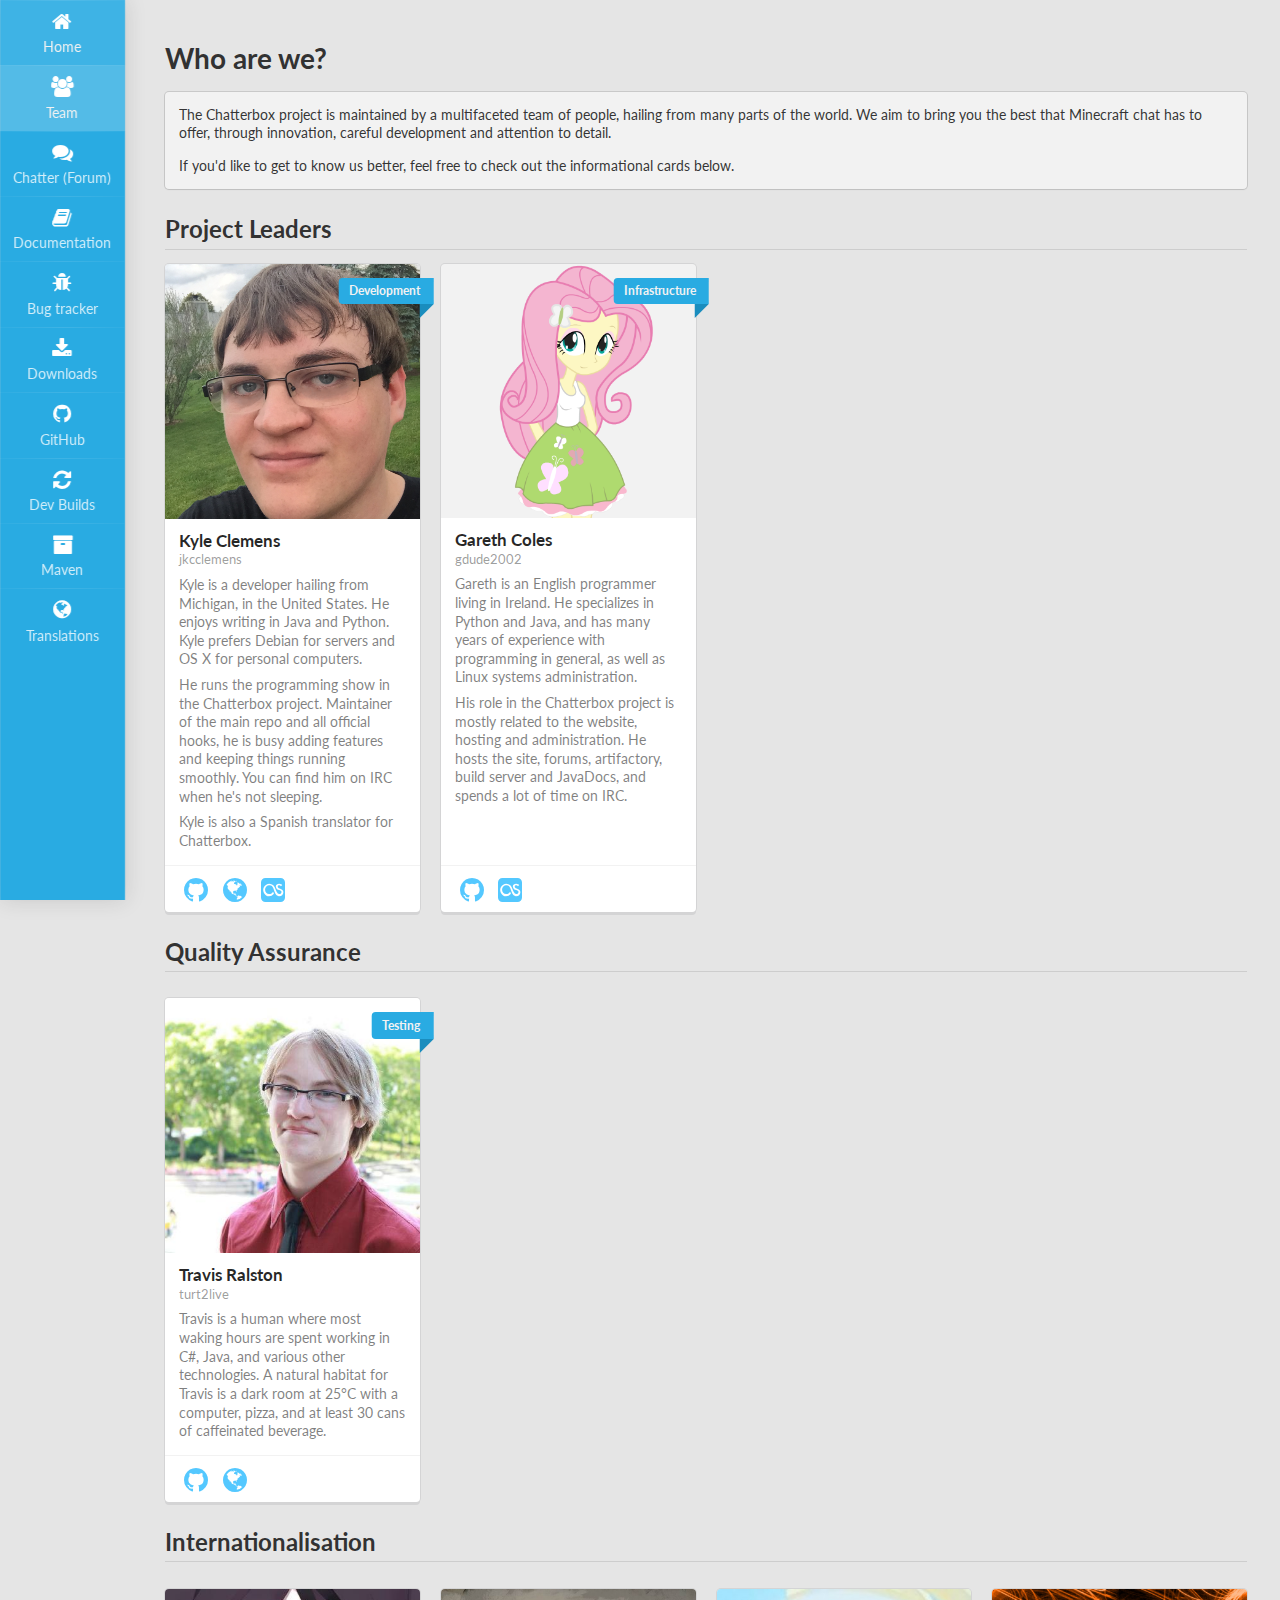
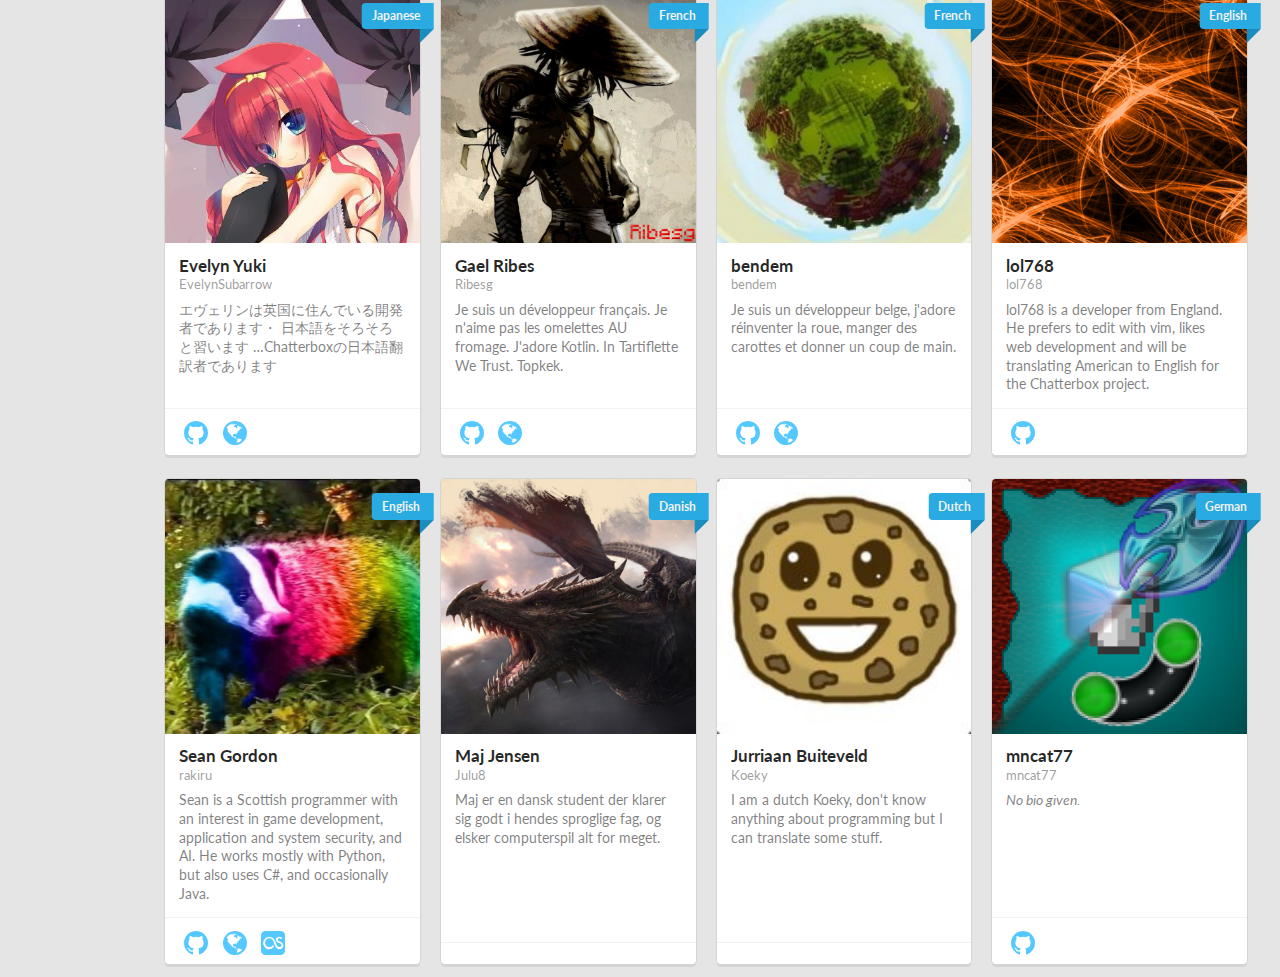
==== commit f379ee68: "Added: GitHub link" ====
--- a/team/index.html
+++ b/team/index.html
@@ -468,7 +468,9 @@
             </div>
             <div class="extra content">
                 <span>
-
+                    <a href="https://github.com/mncat77" title="GitHub">
+                        <i class="big inverted blue github icon"></i>
+                    </a>
                 </span>
             </div>
         </div>
